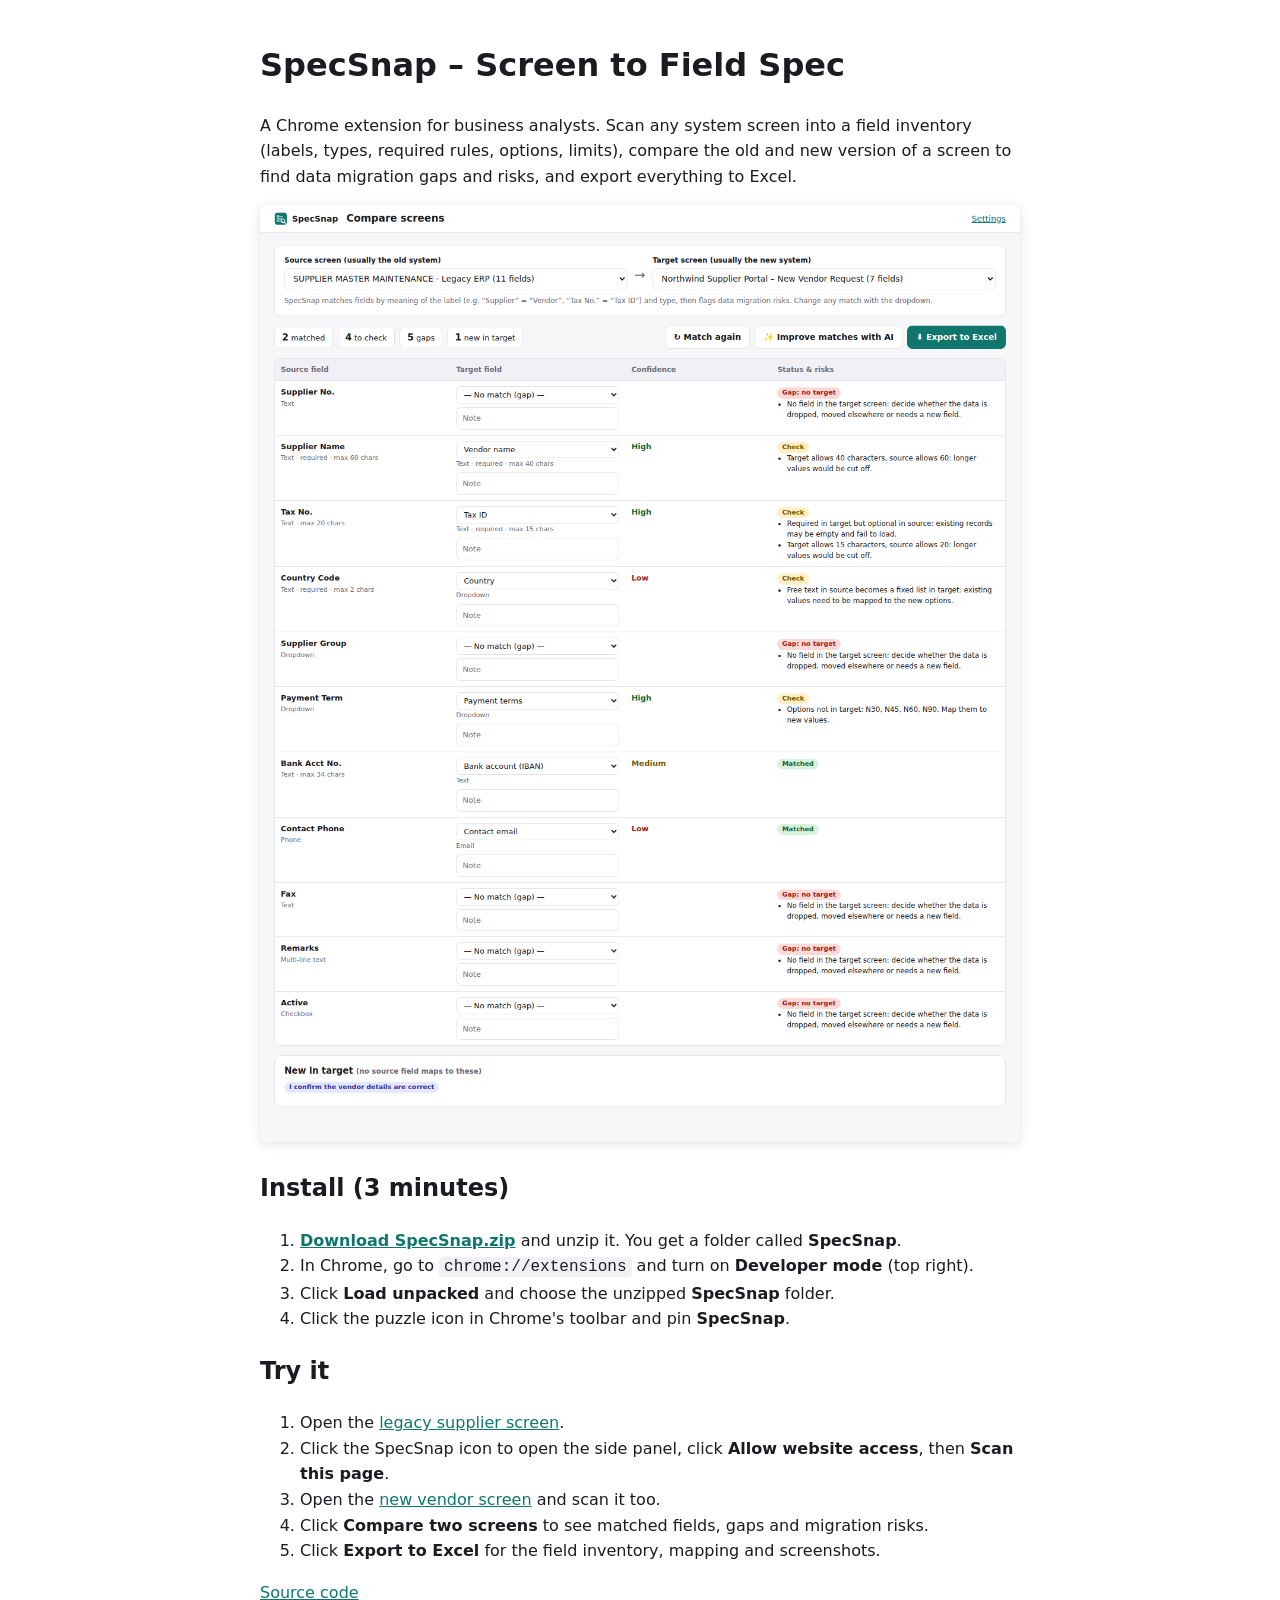
==== docs/index.html @ 2f49ffef "SpecSnap v0.1.0: scan screens into a field inventory, compare old vs new, export to Excel Co-Authore" ====
<!doctype html>
<html lang="en"><head><meta charset="utf-8"><meta name="viewport" content="width=device-width, initial-scale=1">
<title>SpecSnap</title>
<style>body{max-width:760px;margin:40px auto;padding:0 20px;font:16px/1.6 system-ui,-apple-system,"Segoe UI",sans-serif;color:#1b1b22}a{color:#0f766e}img{max-width:100%;border-radius:8px;box-shadow:0 2px 12px rgba(0,0,0,.12)}code{background:#f1f1f5;padding:1px 5px;border-radius:4px}</style>
</head><body>
<h1>SpecSnap – Screen to Field Spec</h1>
<p>A Chrome extension for business analysts. Scan any system screen into a field inventory (labels, types, required rules, options, limits), compare the old and new version of a screen to find data migration gaps and risks, and export everything to Excel.</p>
<img src="screenshot.png" alt="SpecSnap comparing a legacy screen with its replacement">
<h2>Install (3 minutes)</h2>
<ol>
<li><a href="SpecSnap.zip"><b>Download SpecSnap.zip</b></a> and unzip it. You get a folder called <b>SpecSnap</b>.</li>
<li>In Chrome, go to <code>chrome://extensions</code> and turn on <b>Developer mode</b> (top right).</li>
<li>Click <b>Load unpacked</b> and choose the unzipped <b>SpecSnap</b> folder.</li>
<li>Click the puzzle icon in Chrome's toolbar and pin <b>SpecSnap</b>.</li>
</ol>
<h2>Try it</h2>
<ol>
<li>Open the <a href="demo/legacy-supplier.html">legacy supplier screen</a>.</li>
<li>Click the SpecSnap icon to open the side panel, click <b>Allow website access</b>, then <b>Scan this page</b>.</li>
<li>Open the <a href="demo/new-vendor-portal.html">new vendor screen</a> and scan it too.</li>
<li>Click <b>Compare two screens</b> to see matched fields, gaps and migration risks.</li>
<li>Click <b>Export to Excel</b> for the field inventory, mapping and screenshots.</li>
</ol>
<p><a href="https://github.com/xfeng25/specsnap">Source code</a></p>
</body></html>
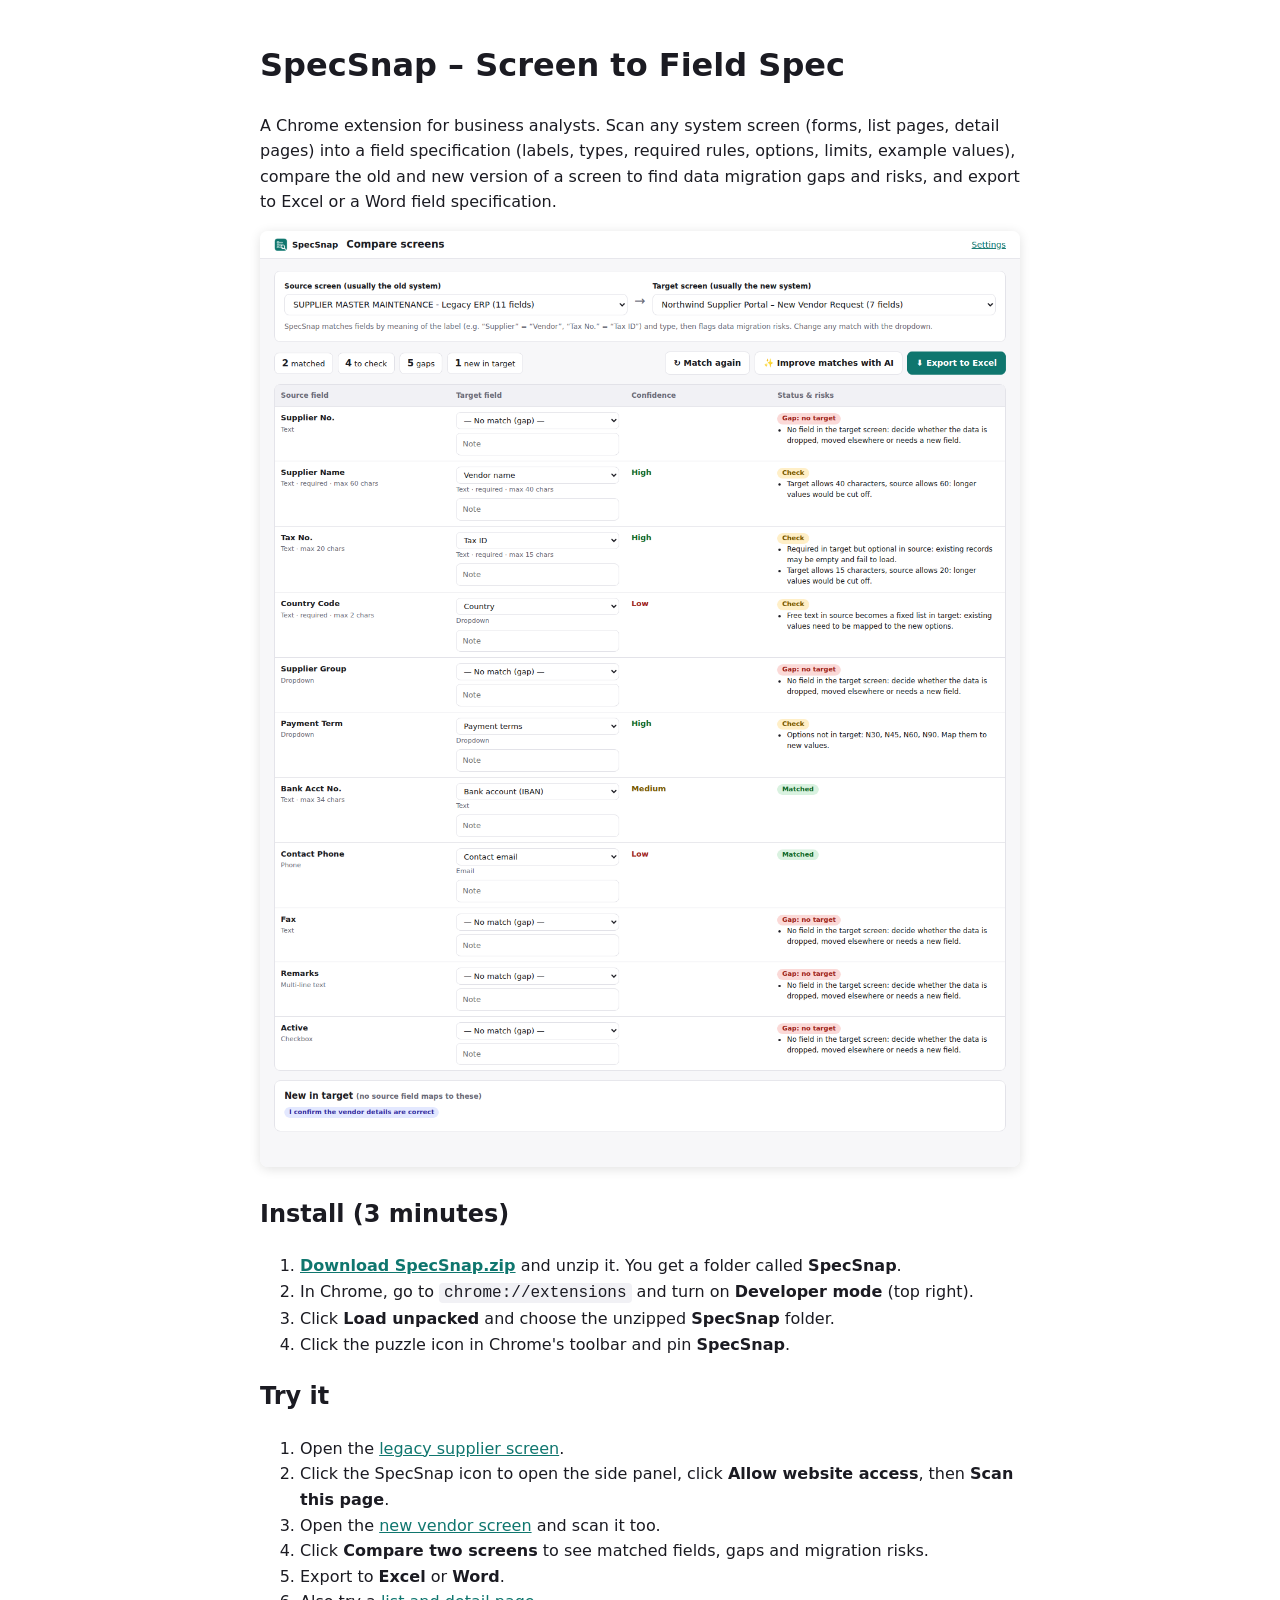
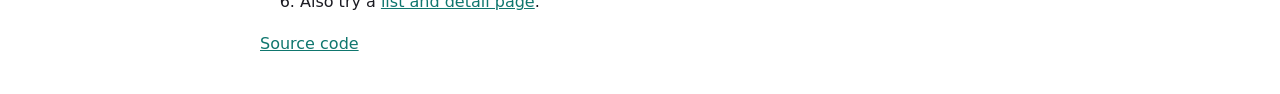
==== commit f263127c: "SpecSnap v0.2.0: list pages, read-only details, web components, Word field spec Co-Authored-By: Clau" ====
--- a/docs/index.html
+++ b/docs/index.html
@@ -4,7 +4,7 @@
 <style>body{max-width:760px;margin:40px auto;padding:0 20px;font:16px/1.6 system-ui,-apple-system,"Segoe UI",sans-serif;color:#1b1b22}a{color:#0f766e}img{max-width:100%;border-radius:8px;box-shadow:0 2px 12px rgba(0,0,0,.12)}code{background:#f1f1f5;padding:1px 5px;border-radius:4px}</style>
 </head><body>
 <h1>SpecSnap – Screen to Field Spec</h1>
-<p>A Chrome extension for business analysts. Scan any system screen into a field inventory (labels, types, required rules, options, limits), compare the old and new version of a screen to find data migration gaps and risks, and export everything to Excel.</p>
+<p>A Chrome extension for business analysts. Scan any system screen (forms, list pages, detail pages) into a field specification (labels, types, required rules, options, limits, example values), compare the old and new version of a screen to find data migration gaps and risks, and export to Excel or a Word field specification.</p>
 <img src="screenshot.png" alt="SpecSnap comparing a legacy screen with its replacement">
 <h2>Install (3 minutes)</h2>
 <ol>
@@ -19,7 +19,8 @@
 <li>Click the SpecSnap icon to open the side panel, click <b>Allow website access</b>, then <b>Scan this page</b>.</li>
 <li>Open the <a href="demo/new-vendor-portal.html">new vendor screen</a> and scan it too.</li>
 <li>Click <b>Compare two screens</b> to see matched fields, gaps and migration risks.</li>
-<li>Click <b>Export to Excel</b> for the field inventory, mapping and screenshots.</li>
+<li>Export to <b>Excel</b> or <b>Word</b>.</li>
+<li>Also try a <a href="demo/vendor-list.html">list and detail page</a>.</li>
 </ol>
 <p><a href="https://github.com/xfeng25/specsnap">Source code</a></p>
 </body></html>
